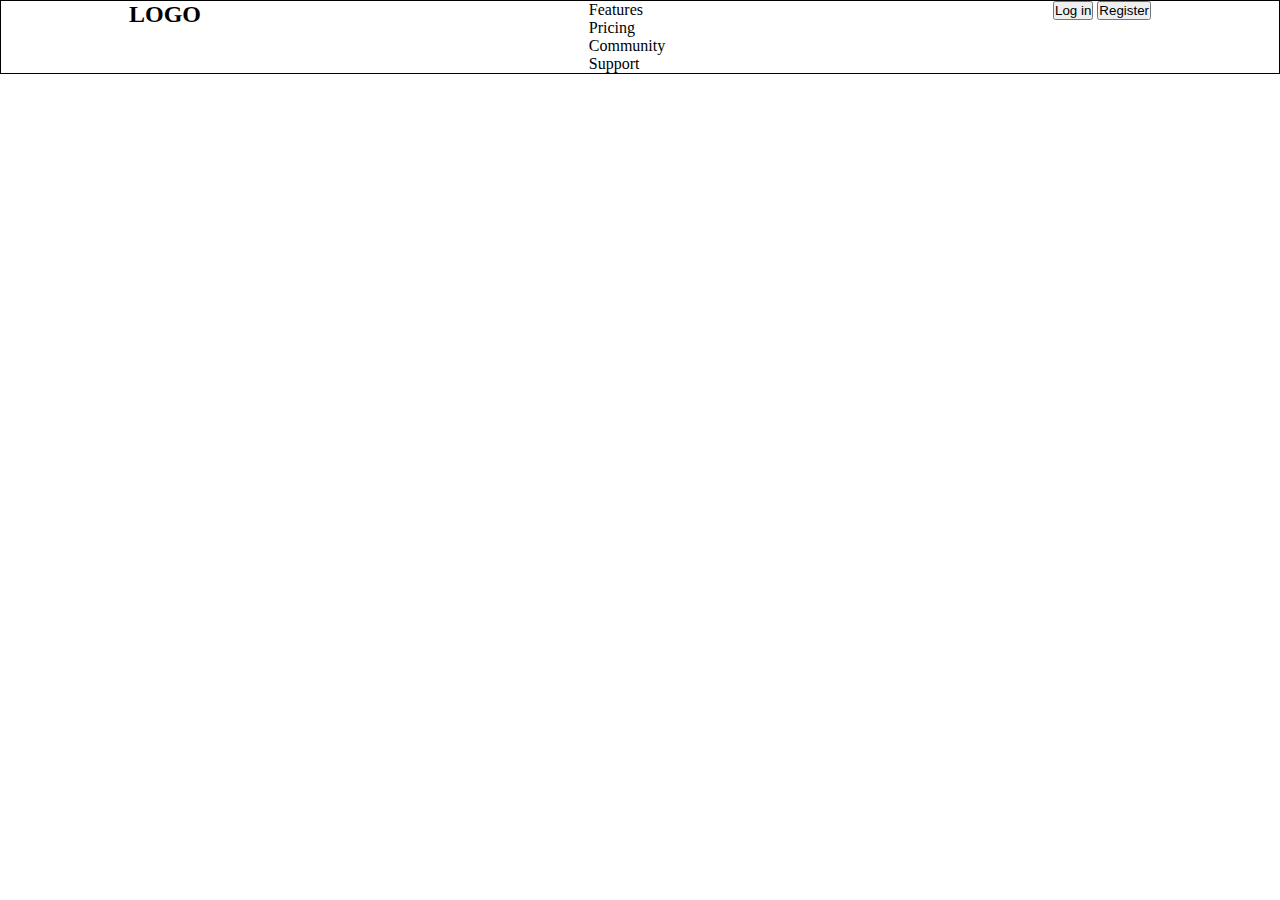
==== index.html @ b759b7a3 "ajuste no menu" ====
<!DOCTYPE html>
<html lang="pt-br">
<head>
    <meta charset="UTF-8">
    <meta http-equiv="X-UA-Compatible" content="IE=edge">
    <meta name="viewport" content="width=device-width, initial-scale=1.0">
    <title>Calculadora financeira</title>

    <link rel="stylesheet" href="style.css" />
</head>
<body>
    <header class="header-container">
        <div class="header-items logo">
            <h2>LOGO</h2>
        </div>
        <div class="header-items menu">
            <ul>
                <li>Features</li>
                <li>Pricing</li>
                <li>Community</li>
                <li>Support</li>
            </ul>
        </div>
        <div class="header-items button-group">
            <button class="primary">Log in</button>
            <button class="ghost">Register</button>
        </div>
    </header>
</body>
</html>
---- style.css ----
* {
    margin: 0;
    padding: 0;
}

.header-container {
    display: flex;
    justify-content: space-between;
    border: 1px solid black;
    padding: 0 10%;
}

.header-container .header-items .menu{
    display: inline-block;
}

.menu ul li{
    list-style:none;
}
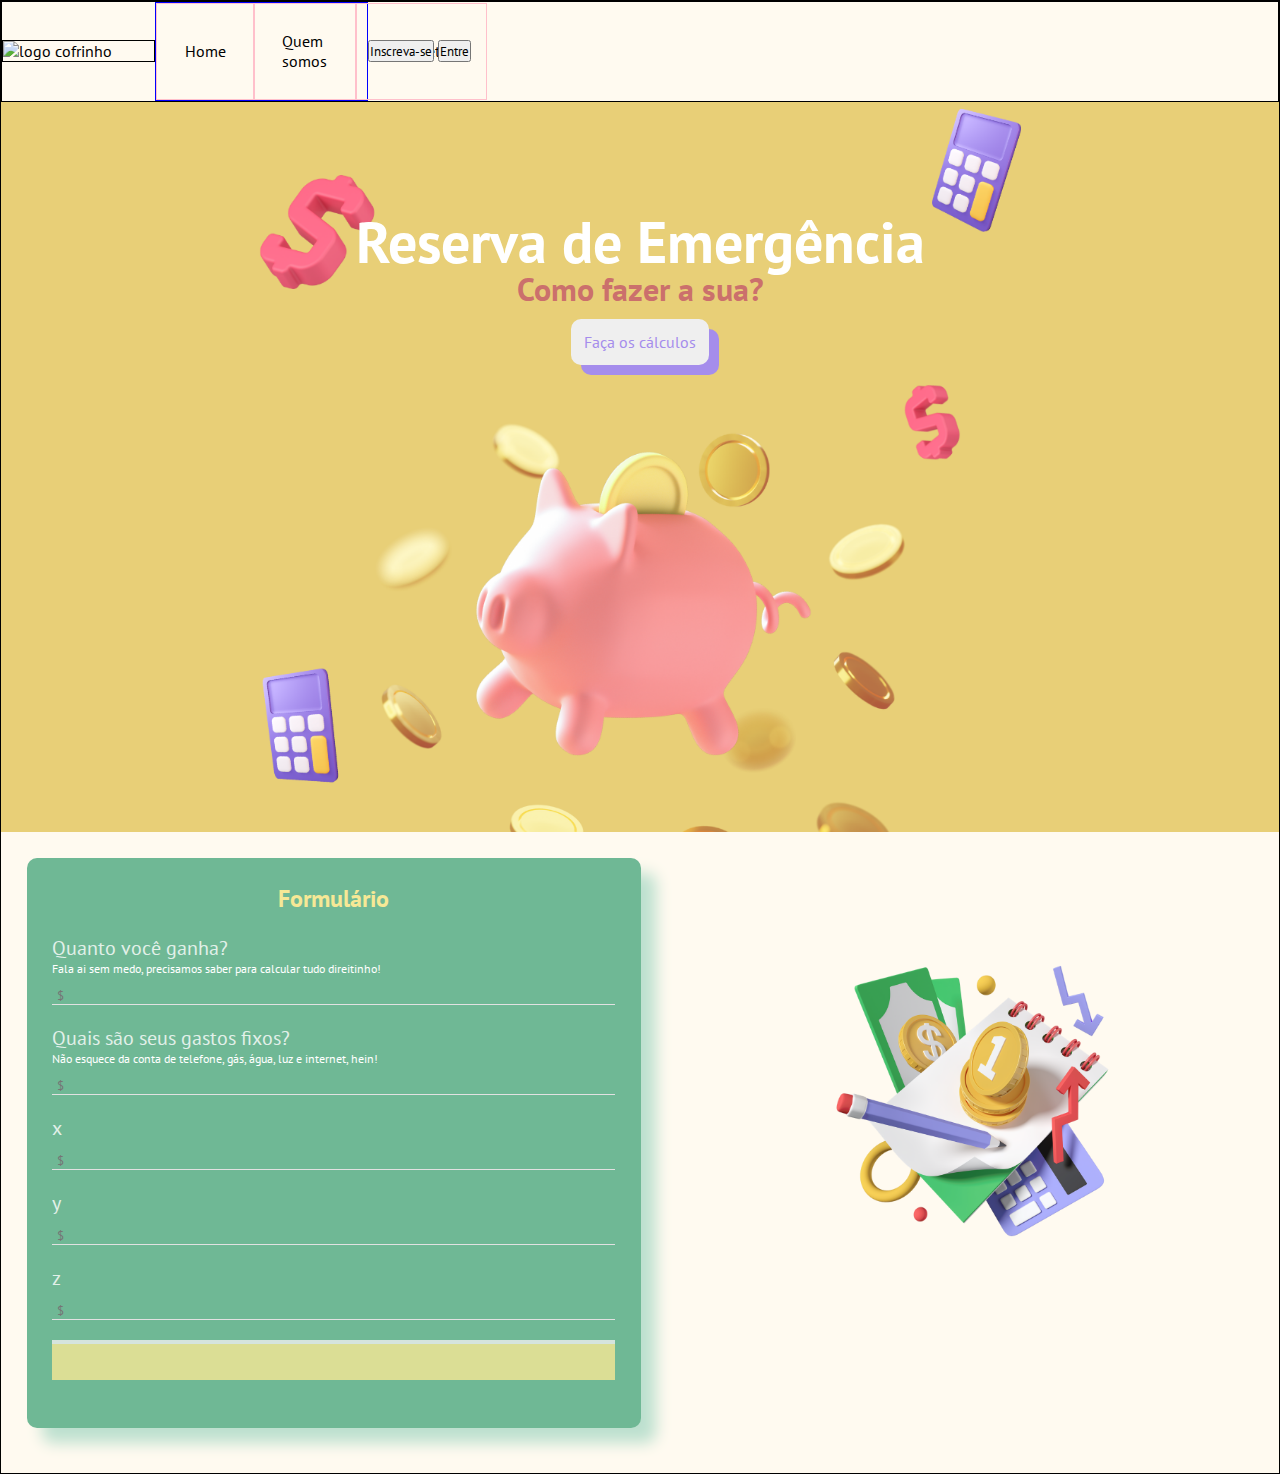
==== commit 52123079: "banner/menu/imagens" ====
--- a/index.html
+++ b/index.html
@@ -3,28 +3,79 @@
 <head>
     <meta charset="UTF-8">
     <meta http-equiv="X-UA-Compatible" content="IE=edge">
-    <meta name="viewport" content="width=device-width, initial-scale=1.0">
+    <meta name="viewport" content="width=device-width, initial-scale=1.0"> 
     <title>Calculadora financeira</title>
-
     <link rel="stylesheet" href="style.css" />
 </head>
 <body>
-    <header class="header-container">
-        <div class="header-items logo">
-            <h2>LOGO</h2>
-        </div>
-        <div class="header-items menu">
-            <ul>
-                <li>Features</li>
-                <li>Pricing</li>
-                <li>Community</li>
-                <li>Support</li>
-            </ul>
-        </div>
-        <div class="header-items button-group">
-            <button class="primary">Log in</button>
-            <button class="ghost">Register</button>
-        </div>
+    <header class="header">
+        <img id="logo" src="imagens/Finanças Reserva de Emergência Post Instagram (1).png" alt="logo cofrinho">
+        <nav class="header-menu">
+                <a class="header-menu-item">Home</a>
+                <a class="header-menu-item">Quem somos</a>
+                <a class="header-menu-item">Newsletter</a>
+        </nav>
+        <nav>
+            <button type="button" class="button">Inscreva-se</button>
+            <button type="button" class="button">Entre</button>
+        </nav>
     </header>
+    <main>
+        <section class="banner">
+            <img id="banner" src="imagens/banner.png">
+            <h1>Reserva de Emergência</h1>
+            <h3>Como fazer a sua?</h3>
+            <button class="button-banner">Faça os cálculos</button>
+        </section>
+
+        <section class="container">
+            <div class="box1">
+                <h2> Formulário </h2>
+                <form class="box2">        
+                        <div class="card-content">
+                            <div class="card-content-area">
+                                <label for="salario">Quanto você ganha?</label>
+                                <p>Fala ai sem medo, precisamos saber para calcular tudo direitinho!</p>
+                                <input type="text" id="salario" placeholder="$">
+                            </div>
+        
+                            <div class="card-content-area">
+                                <label for="gastosFixos">Quais são seus gastos fixos?</label>
+                                <p>Não esquece da conta de telefone, gás, água, luz e internet, hein!</p>
+                                <input type="gastosFixos" id="gastosFixos" placeholder="$">
+                            </div>
+
+                            <div class="card-content-area">
+                                <label for="">x</label>
+                                <input type="" id="" placeholder="$">
+                            </div>
+
+                            <div class="card-content-area">
+                                <label for="password">y</label>
+                                <input type="" id="" placeholder="$">
+                            </div>
+
+                            <div class="card-content-area">
+                                <label for="password">z</label>
+                                <input type="" id="" placeholder="$">
+                            </div>
+        
+                        </div>
+        
+                        <div class="card-footer">
+                            <button type="submit" value="submit" class="submit">
+                        </div>
+        
+                    </form>
+                  </form>
+            </div>
+            <div class="box3">
+                <img id="imagem2" src="imagens/img2.png" alt="finanças">
+            </div>
+        </section>
+    </main>
+    <footer>
+        <img>
+    </footer>
 </body>
 </html>--- a/style.css
+++ b/style.css
@@ -1,19 +1,194 @@
+@import url('https://fonts.googleapis.com/css2?family=League+Spartan:wght@100;500&family=PT+Sans:ital,wght@0,400;0,700;1,400;1,700&family=Playfair+Display:ital,wght@1,400;1,900&family=Sacramento&display=swap');
+
 * {
+    font-family: 'PT Sans', sans-serif;
     margin: 0;
+    padding: 0;
+    box-sizing: border-box;
+    text-decoration: none;
+}
+
+body{
+    font-size: 100%;
+    border: solid 1px black;
+    background-color: #fffaf0;
+}
+
+/* Logo */
+#logo{
+    border: solid 1px black;
+    width: 12%;
     padding: 0;
 }
 
-.header-container {
-    display: flex;
-    justify-content: space-between;
-    border: 1px solid black;
-    padding: 0 10%;
+/* Banner */
+#banner{
+    width: 100%;
 }
 
-.header-container .header-items .menu{
-    display: inline-block;
+/*Header*/
+
+.header{
+    display: flex;
+    border: solid 1px black;
+    flex-direction: row;
+    align-items: center;
 }
 
-.menu ul li{
-    list-style:none;
+.header-menu{
+    display: flex;
+    border: solid 1px blue;
+    display: flex;
+}
+
+.header-menu-item{
+    display: flex;
+    align-items: center;
+    padding: 13%;
+    border: solid 1px pink;
+}
+
+.header-menu .button{
+    display: flex;
+    justify-content: flex-end;
+}
+
+.banner{
+    display: flex;
+    position: relative;
+    justify-content: center;
+}
+h1{
+    font-size: 360%;
+    font-style: bold;
+    color: white;
+    display: flex;
+    position: absolute;
+    align-items: center;
+    margin-top: 8%;
+}
+
+h3{
+    font-size: 200%;
+    color: #cb706c;;
+    display: flex;
+    position: absolute;
+    margin-top: 13%;
+}
+
+.button-banner{
+    font-size: 100%;
+    font-style: bold;
+    color: #a58dec;
+    display: flex;
+    position: absolute;
+    margin-top: 17%;
+    border: none;
+    padding: 1%;
+    border-radius: 10px 10px 10px;
+    box-shadow: 10px 10px
+}
+
+.container {
+    display: flex;
+    flex-direction: row;
+    width: 100%;
+}
+
+.box1{
+    border-radius: 10px 10px 10px;
+    margin: 2%;
+    padding: 2%;
+    width: 50%;
+    height: 570px;
+    background-color: #6fb895;
+    box-shadow: 15px 15px 15px #bde0cf
+}
+
+.box3{
+    margin-top: 7%;
+    width: 50%;
+    height: 500px;
+    padding: 10px;
+}
+
+#imagem2{
+    width: 100%;
+}
+
+h2{
+    color: #f6e896;
+    display: flex;
+    justify-content: center;
+    margin-bottom: 2%;
+}
+
+.card {
+    background-color: rgba(19, 19, 19, 0.3);
+    padding: 40px;
+    border-radius: 2px;
+    width:280px;
+}
+
+.card-header {
+    padding-bottom: 50px;
+    opacity: 0.8;
+    color: #fff;
+}
+
+.card-header::after {
+    width: 70px;
+    height: 1px;
+    background-color: #fff;
+    display: block;
+    margin-top: -17px;
+    margin-left: -5px;
+}
+
+.card-content label{
+    color: #fff;
+    font-size: 20px;
+    opacity: 0.8;
+}
+
+p{
+    color: #fff;
+    font-size: 12px; 
+}
+
+.card-content-area {
+    display: flex;
+    flex-direction: column;
+    padding:10px 0;
+}
+
+.card-content-area input {
+    margin-top: 10px;
+    padding:0 5px;
+    background-color: transparent;
+    border:none;
+    border-bottom: 1px solid #e1e1e1;
+    outline: none;
+    color: #fff;
+}
+
+.card-footer {
+    display: flex;
+    flex-direction: column;
+}
+
+.card-footer{
+    width: 100%;
+    height: 40px;
+    background-color: #f6e896;
+    border:none;
+    margin: 10px 0;
+}
+
+.card-footer{
+    border:none;
+    text-align: center;
+    font-size: 12px;
+    opacity: 0.8;
+    text-decoration: none;
 }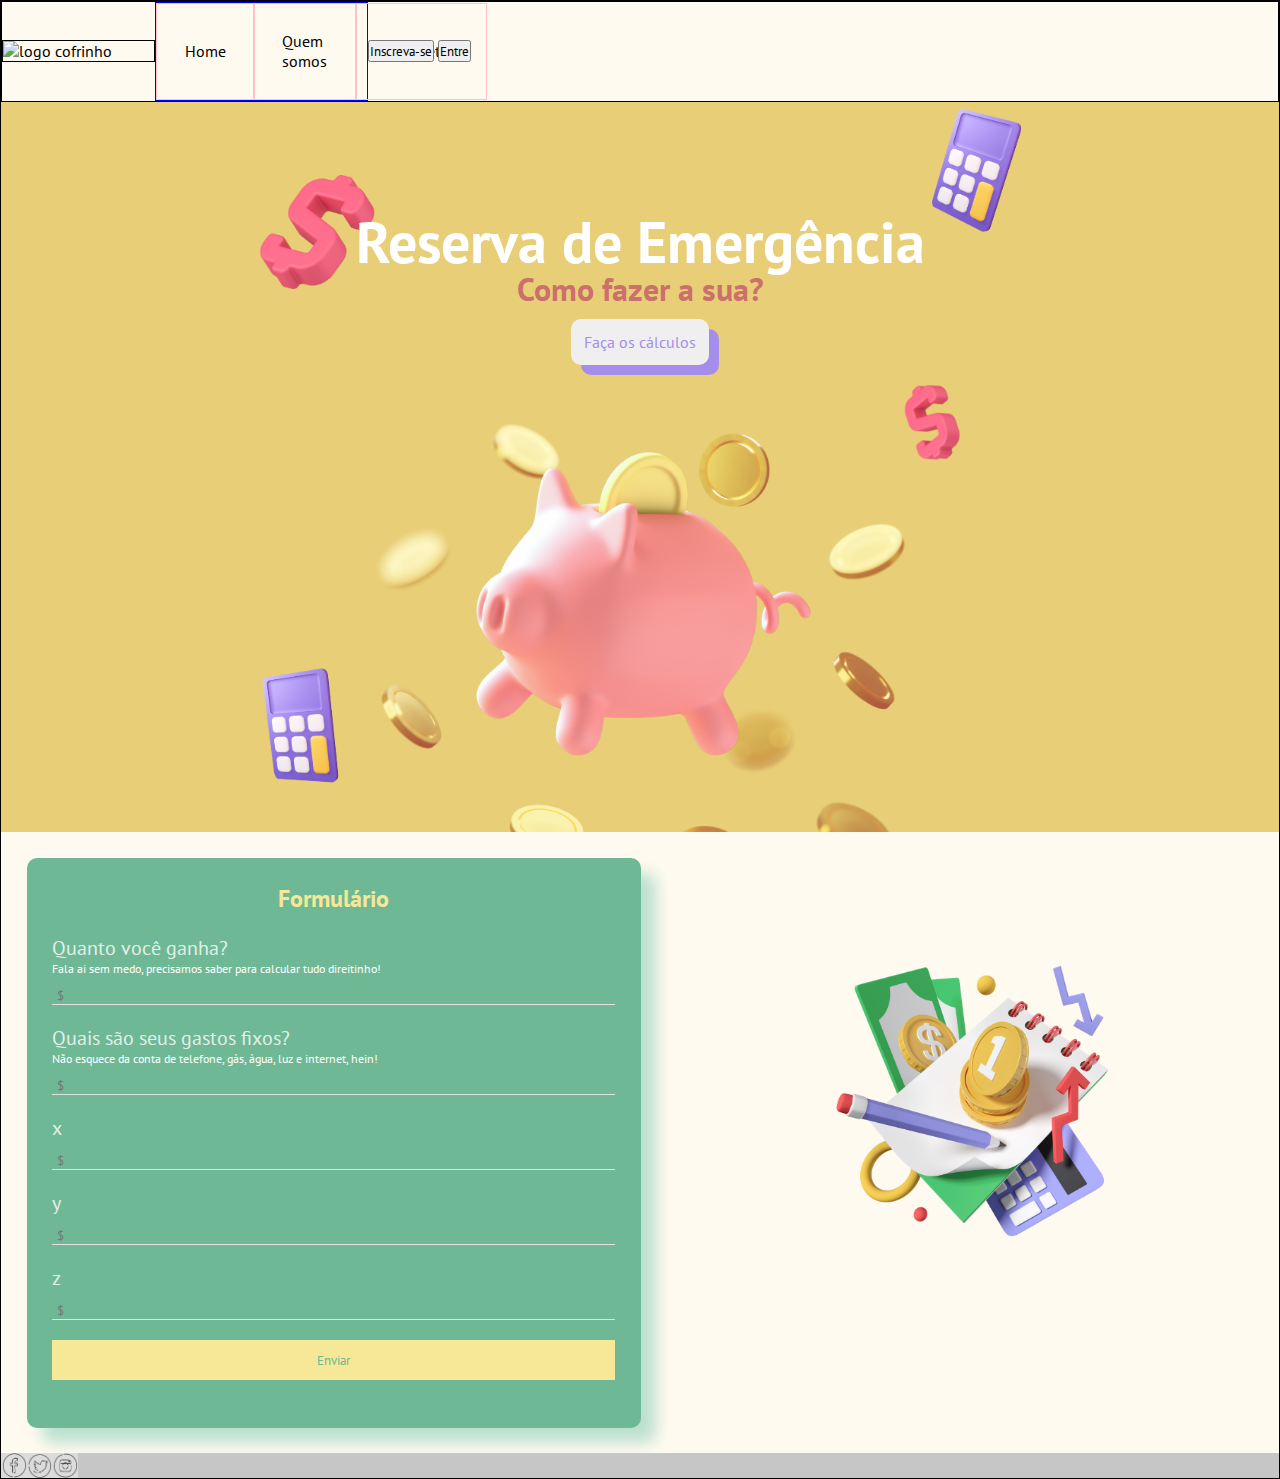
==== commit 326f060e: "footer/formulario" ====
--- a/index.html
+++ b/index.html
@@ -63,7 +63,7 @@
                         </div>
         
                         <div class="card-footer">
-                            <button type="submit" value="submit" class="submit">
+                            <button type="submit" value="submit" class="submit">Enviar</button>
                         </div>
         
                     </form>
@@ -74,8 +74,10 @@
             </div>
         </section>
     </main>
-    <footer>
-        <img>
+    <footer class="footer">
+        <img src="imagens/facebook.png">
+        <img src="imagens/twitter.png">
+        <img src="imagens/instagram1.png">
     </footer>
 </body>
 </html>--- a/style.css
+++ b/style.css
@@ -177,7 +177,9 @@
     flex-direction: column;
 }
 
-.card-footer{
+.card-footer button {
+    font-style: bold;
+    color: #6fb895;
     width: 100%;
     height: 40px;
     background-color: #f6e896;
@@ -185,10 +187,12 @@
     margin: 10px 0;
 }
 
-.card-footer{
-    border:none;
-    text-align: center;
-    font-size: 12px;
-    opacity: 0.8;
-    text-decoration: none;
+.footer{
+    background-color: #c6c6c6;
+    display: flex;
+}
+
+.footer img{
+    justify-content: space-around;
+    width: 2%;
 }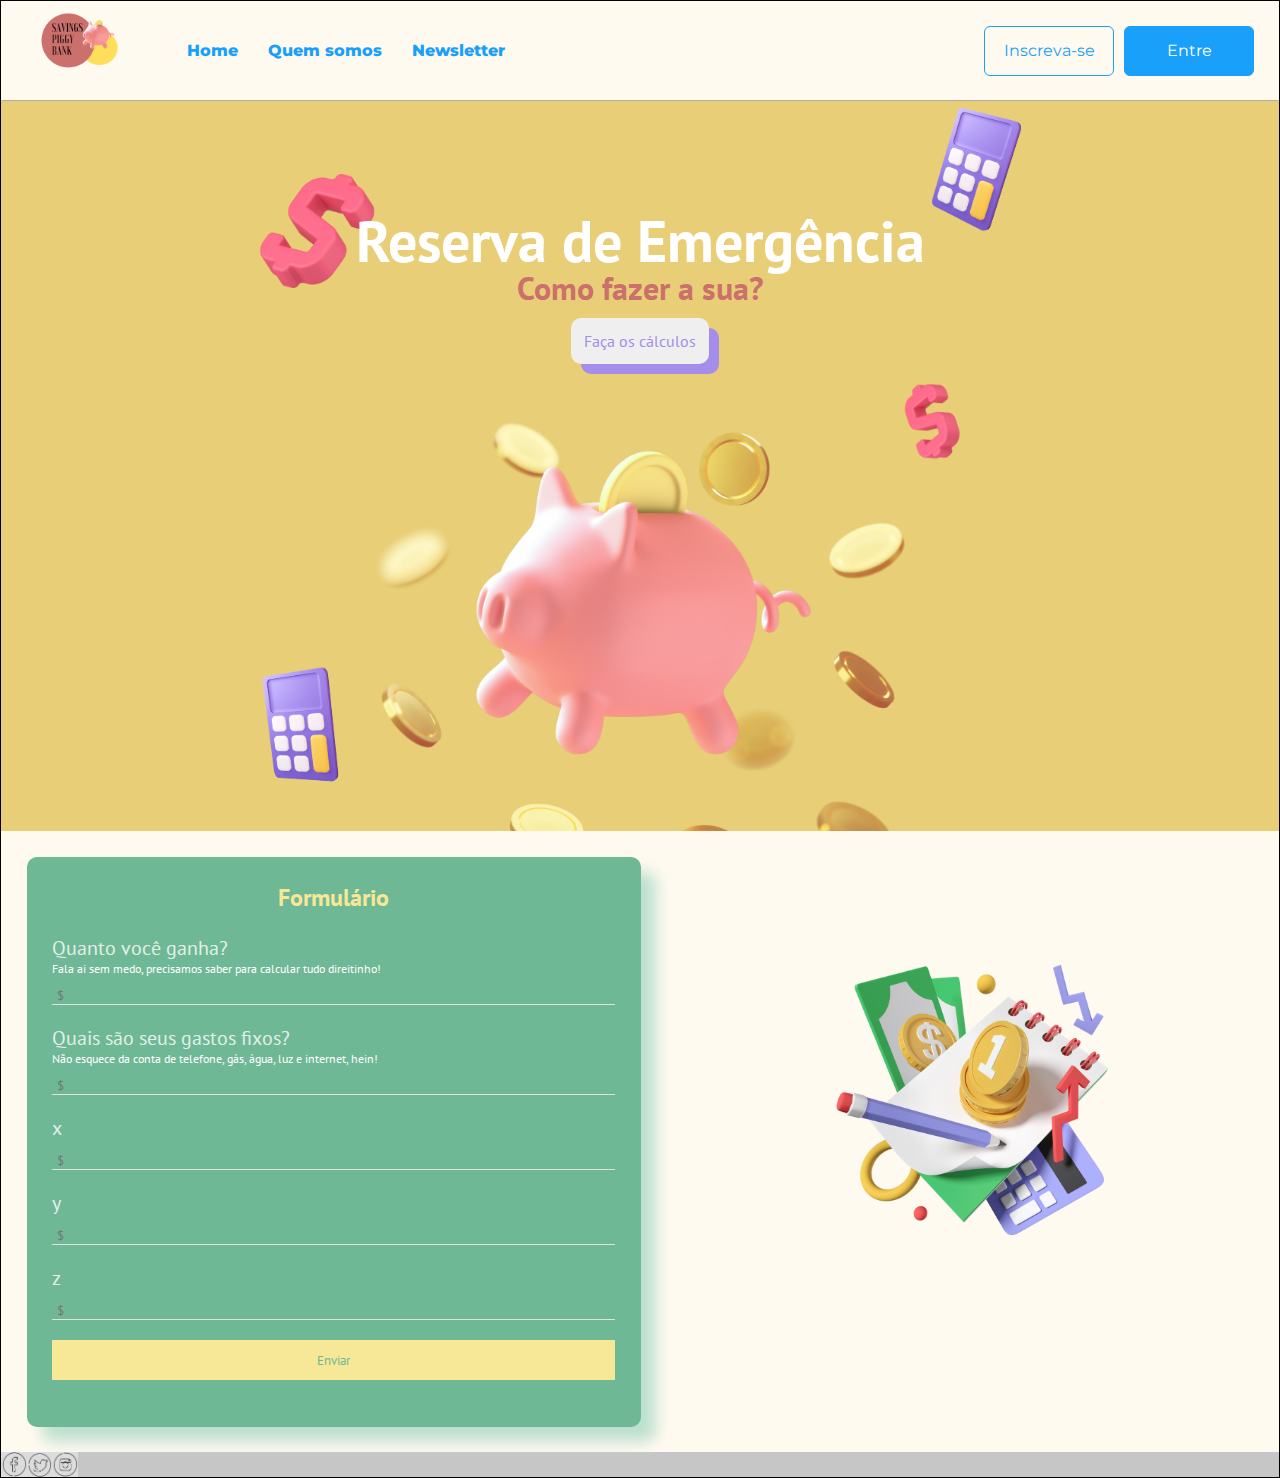
==== commit 04da3bd6: "fix no menu" ====
--- a/index.html
+++ b/index.html
@@ -9,21 +9,21 @@
 </head>
 <body>
     <header class="header">
-        <img id="logo" src="imagens/Finanças Reserva de Emergência Post Instagram (1).png" alt="logo cofrinho">
+        <img id="logo" src="imagens/logoImage.png" alt="logo cofrinho">
         <nav class="header-menu">
                 <a class="header-menu-item">Home</a>
                 <a class="header-menu-item">Quem somos</a>
                 <a class="header-menu-item">Newsletter</a>
         </nav>
-        <nav>
-            <button type="button" class="button">Inscreva-se</button>
-            <button type="button" class="button">Entre</button>
+        <nav class="button-group">
+            <div class="button">Inscreva-se</div>
+            <div class="button primary">Entre</div>
         </nav>
     </header>
     <main>
         <section class="banner">
             <img id="banner" src="imagens/banner.png">
-            <h1>Reserva de Emergência</h1>
+            <h1 class="main-title">Reserva de Emergência</h1>
             <h3>Como fazer a sua?</h3>
             <button class="button-banner">Faça os cálculos</button>
         </section>
--- a/style.css
+++ b/style.css
@@ -1,4 +1,5 @@
 @import url('https://fonts.googleapis.com/css2?family=League+Spartan:wght@100;500&family=PT+Sans:ital,wght@0,400;0,700;1,400;1,700&family=Playfair+Display:ital,wght@1,400;1,900&family=Sacramento&display=swap');
+@import url('https://fonts.googleapis.com/css2?family=Montserrat:wght@100;400&display=swap');
 
 * {
     font-family: 'PT Sans', sans-serif;
@@ -16,7 +17,6 @@
 
 /* Logo */
 #logo{
-    border: solid 1px black;
     width: 12%;
     padding: 0;
 }
@@ -30,27 +30,63 @@
 
 .header{
     display: flex;
-    border: solid 1px black;
+    height: 100px;
+    padding: 0 10px;
     flex-direction: row;
-    align-items: center;
+    align-items: center; /* alinha no eixo secundário (y) */
+    justify-content: space-around; /* alinha no eixo primário (x) */
+    border-bottom: 1px solid rgba(0, 0, 0, 0.3);
 }
 
 .header-menu{
     display: flex;
-    border: solid 1px blue;
-    display: flex;
+    max-height: 100px;
+    align-items: center;
+    justify-content: flex-start;
+    width: 100%;
+    margin: 0 10px;
 }
 
 .header-menu-item{
-    display: flex;
-    align-items: center;
-    padding: 13%;
-    border: solid 1px pink;
-}
-
-.header-menu .button{
-    display: flex;
-    justify-content: flex-end;
+   margin: 0 15px;
+   cursor: pointer;
+   color: #18A0FB;
+   font-weight: 800;
+   font-family: 'Montserrat', sans-serif;
+}
+
+.button-group {
+    height: 100%; /*só funciona % se o elemento pai tiver altura definida*/
+    min-width: 300px;
+    padding: 10px;
+    display: flex;
+    align-items: center;
+    justify-content: space-around;
+}
+
+.button-group .button {
+    width: 130px;
+    height: 50px;
+    border: 1px solid #18A0FB;
+    display: flex;
+    justify-content: center;
+    align-items: center;
+    border-radius: 6px;
+    font-family: 'Montserrat', sans-serif;
+    color: #18A0FB;
+    font-weight: 400;
+    cursor: pointer;
+    transition: ease-in-out all .3s;
+}
+
+.button-group .button:hover {
+    box-shadow: 3px 3px 7px rgba(0, 0, 0, 0.4);
+    transition: ease-in-out all .3s;
+}
+
+.button-group .primary {
+    color: white;
+    background-color: #18A0FB;
 }
 
 .banner{
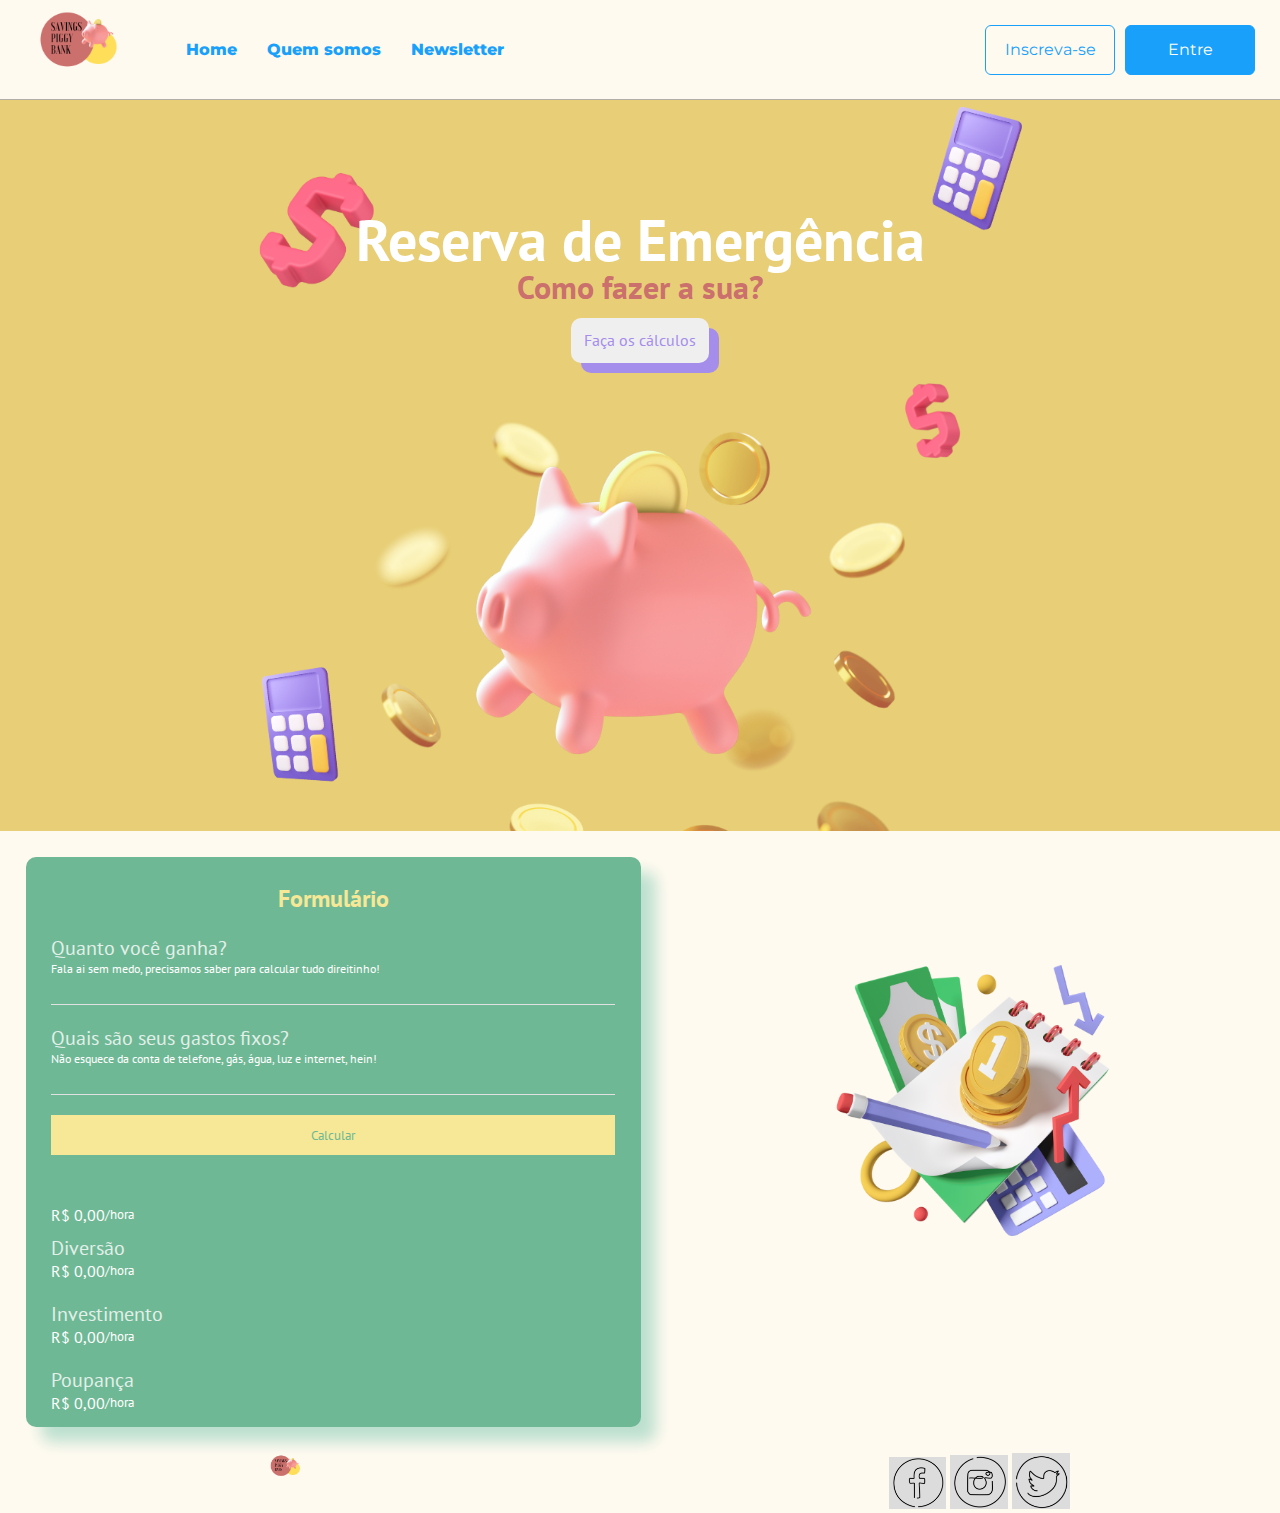
==== commit 0ccbcca7: "implementadndo novas funçoes" ====
--- a/index.html
+++ b/index.html
@@ -36,38 +36,34 @@
                             <div class="card-content-area">
                                 <label for="salario">Quanto você ganha?</label>
                                 <p>Fala ai sem medo, precisamos saber para calcular tudo direitinho!</p>
-                                <input type="text" id="salario" placeholder="$">
+                                <input type="text" id="salario" placeholder="">
                             </div>
         
                             <div class="card-content-area">
                                 <label for="gastosFixos">Quais são seus gastos fixos?</label>
                                 <p>Não esquece da conta de telefone, gás, água, luz e internet, hein!</p>
-                                <input type="gastosFixos" id="gastosFixos" placeholder="$">
-                            </div>
-
-                            <div class="card-content-area">
-                                <label for="">x</label>
-                                <input type="" id="" placeholder="$">
-                            </div>
-
-                            <div class="card-content-area">
-                                <label for="password">y</label>
-                                <input type="" id="" placeholder="$">
-                            </div>
-
-                            <div class="card-content-area">
-                                <label for="password">z</label>
-                                <input type="" id="" placeholder="$">
-                            </div>
-        
-                        </div>
+                                <input type="gastosFixos" id="gastosFixos" placeholder="">
+                            </div>                       
         
                         <div class="card-footer">
-                            <button type="submit" value="submit" class="submit">Enviar</button>
+                            <button type="button" class="button-form" onclick="calculadora()">Calcular</button>
                         </div>
-        
-                    </form>
-                  </form>
+                        <span id="resposta">R$ 0,00<small>/hora</small></span>
+                        <div class="card-content-area">
+                            <label for="salario">Diversão</label>
+                            <span id="diversao">R$ 0,00<small>/hora</small></span>
+                        </div>
+                        <div class="card-content-area">
+                            <label for="salario">Investimento</label>
+                            <span id="investimento">R$ 0,00<small>/hora</small></span>
+                        </div>
+                        <div class="card-content-area">
+                            <label for="salario">Poupança</label>
+                            <span id="poupanca">R$ 0,00<small>/hora</small></span>
+                        </div>
+                    </div>
+
+                </form>
             </div>
             <div class="box3">
                 <img id="imagem2" src="imagens/img2.png" alt="finanças">
@@ -75,9 +71,16 @@
         </section>
     </main>
     <footer class="footer">
-        <img src="imagens/facebook.png">
-        <img src="imagens/twitter.png">
-        <img src="imagens/instagram1.png">
-    </footer>
+        <div class="logotipo">
+            <img src="imagens/logoImage.png">
+        </div>
+        <nav class="redes">
+            <ul>
+                <li><a href="" target="_blank"><img src="imagens/facebook.png" alt=""></a></li>
+                <li><a href="" target="_blank"><img src="imagens/instagram1.png" alt=""></a></li>
+                <li><a href="" target="_blank"><img src="imagens/twitter.png" alt=""></a></li>
+           </ul>
+        </nav>
+    </footer>    <script src="script.js"></script>
 </body>
 </html>--- a/style.css
+++ b/style.css
@@ -11,7 +11,6 @@
 
 body{
     font-size: 100%;
-    border: solid 1px black;
     background-color: #fffaf0;
 }
 
@@ -210,10 +209,10 @@
 
 .card-footer {
     display: flex;
-    flex-direction: column;
-}
-
-.card-footer button {
+    flex-direction: column
+}
+
+.card-footer .button-form {
     font-style: bold;
     color: #6fb895;
     width: 100%;
@@ -221,14 +220,221 @@
     background-color: #f6e896;
     border:none;
     margin: 10px 0;
-}
-
-.footer{
-    background-color: #c6c6c6;
-    display: flex;
-}
-
-.footer img{
-    justify-content: space-around;
-    width: 2%;
+    margin-bottom: 50px;
+}
+
+.copyright{
+    color: #FFFFFF;
+    font-size: 13px;
+    margin: 20px 0;
+}
+
+span{
+    color:#fff;
+    display: flex;
+}
+
+span #resposta{
+    align-items: center;
+}
+
+footer { 
+    background-color: gray;
+    bottom: 0px;
+    width: 100%;
+}
+.logotipo {
+   width: 100%;
+   text-align: center;
+   font-size: 0.7em;
+}
+.logotipo img {
+   width: 20%;
+   vertical-align: middle;
+}
+.redes {
+   width: 100%;
+   text-align: center;
+}
+.redes img {
+   width: 8%;
+}
+.redes ul li {
+   text-transform: uppercase;
+   list-style-type: none;
+   display: inline;
+}
+@media only screen and (min-width: 450px)
+and (max-width: 769px){
+   footer {
+       clear: both;
+       width: 100%;
+    }
+    .logotipo {
+        width: 50%;
+        float: left;
+        text-align: left;
+    }
+    .redes {
+        width: 50%;
+        float: right;
+    }
+}
+@media only screen and (min-width: 769px) {
+   footer {
+       width: 100%;
+       clear: both;
+       margin-bottom: 3%;
+   }
+   .logotipo {
+       font-size: 1em;
+       width: 45%;
+       float: left;
+       text-align: center;
+    }
+    .logotipo img, .redes img {
+        width: 10%;
+    }
+    .redes {
+        width: 45%;
+        float: right;
+        margin-right: 1%;
+        text-align: center;
+    }
+}
+
+.maior1{
+    display: flex;
+    flex-direction: row;
+    justify-content: center;
+}
+
+.maior2{
+    display: inline-flex;
+    align-items: center;
+    flex-flow: row wrap;
+    justify-content: center;
+    position: relative;
+    padding: 10px;
+}
+
+.box_1{
+    border-radius: 10px 10px 10px;
+    box-shadow: 0 0 10px rgb(192, 222, 234);
+    width: 20%;
+    height: 60%;
+    padding: 20px;
+    margin: 13px;
+    background-color: #d9f1f1;
+}
+
+.imagem-card1{
+    position: absolute;
+    width: 20%;
+    z-index: 1;
+    top:-12%;
+    right: 69%;
+}
+
+
+.box_2{
+    border-radius: 10px 10px 10px;
+    box-shadow: 0 0 10px rgb(234, 192, 192);
+    height: 60%;
+    width: 20%;
+    padding: 20px;
+    margin: 13px;
+    background-color: #fadee1;
+}
+
+.imagem-card2{
+    position: absolute;
+    width: 20%;
+    z-index: 1;
+    top:-12%;
+    right: 44%;
+}
+
+.box_3{
+    border-radius: 10px 10px 10px;
+    box-shadow: 0 0 10px rgb(215, 234, 192);
+    width: 20%;
+    height: 60%;
+    padding: 20px;
+    margin: 13px;
+    background-color: #c6e5b1;
+}
+
+.imagem-card3{
+    position: absolute;
+    width: 15%;
+    z-index: 1;
+    top: 4%;
+    right: 25%;
+}
+
+
+.box_4{
+    border-radius: 10px 10px 10px;
+    box-shadow: 0 0 10px rgb(234, 192, 192);
+    width: 20%;
+    height: 60%;
+    padding: 20px;
+    margin: 13px;
+    background-color: #faf1d6;
+}
+
+.imagem-card4{
+    position: absolute;
+    width: 20%;
+    z-index: 1;
+    top: -6%;
+    right: 2%;
+}
+
+.box_5{
+    border-radius: 10px 10px 10px;
+    box-shadow: 0 0 10px rgb(234, 192, 192);
+    width: 20%;
+    height: 60%;
+    padding: 20px;
+    margin: 13px;
+    background-color: #b9c0ea;
+}
+
+.imagem-card5{
+    position: absolute;
+    width: 20%;
+    z-index: 1;
+    top: 57%;
+    right: 48%;
+}
+
+.box_6{
+    border-radius: 10px 10px 10px;
+    box-shadow: 0 0 10px rgb(234, 192, 192);
+    width: 20%;
+    height: 60%;
+    padding: 20px;
+    margin: 13px;
+    background-color: #e1f7e7;
+}
+
+.imagem-card6{
+    position: absolute;
+    width: 17%;
+    z-index: 1;
+    top: 62%;
+    right: 26%;
+}
+
+
+.titulo-card{
+    color: black;
+    line-height: 35px;
+}
+
+.cor-preta{
+    color: black;
+    font-size: 20px;
 }